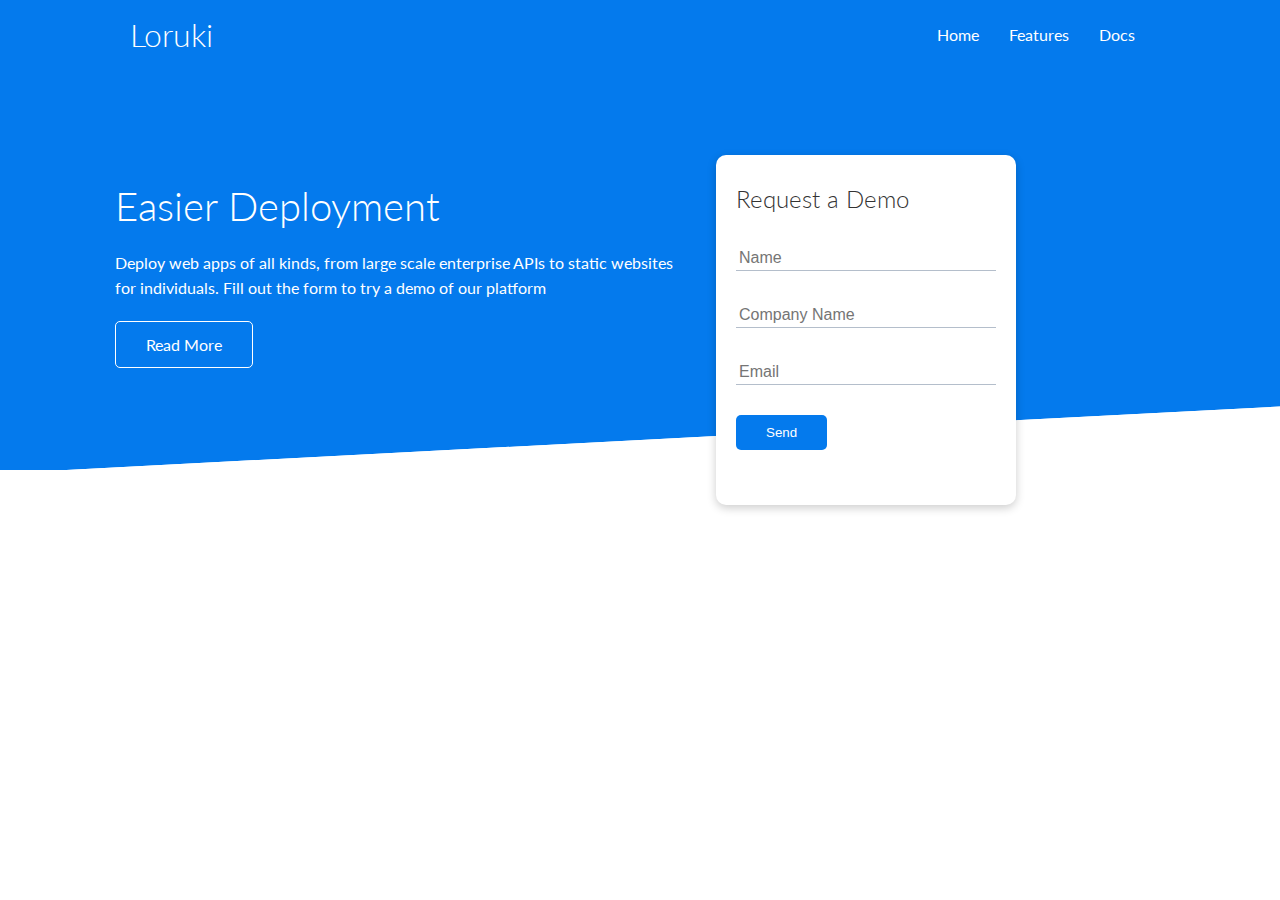
==== index.html @ f3be863c "Add files via upload" ====
<!DOCTYPE html>
<html lang="en">
	<head>
		<meta charset="UTF-8" />
		<meta http-equiv="X-UA-Compatible" content="IE=edge" />
		<meta name="viewport" content="width=device-width, initial-scale=1.0" />

		<link
			rel="stylesheet"
			href="https://cdnjs.cloudflare.com/ajax/libs/font-awesome/6.1.1/css/all.min.css"
			integrity="sha512-KfkfwYDsLkIlwQp6LFnl8zNdLGxu9YAA1QvwINks4PhcElQSvqcyVLLD9aMhXd13uQjoXtEKNosOWaZqXgel0g=="
			crossorigin="anonymous"
			referrerpolicy="no-referrer"
		/>

		<link rel="stylesheet" href="css/style.css" />

		<title>Loruki | Cloud Hosting For Everyone</title>
	</head>
	<body>
		<!-- Navbar -->
		<div class="navbar">
			<div class="container flex">
				<h1 class="logo">Loruki</h1>
				<nav>
					<ul>
						<li><a href="index.html">Home</a></li>
						<li><a href="features.html">Features</a></li>
						<li><a href="docs.html">Docs</a></li>
					</ul>
				</nav>
			</div>
		</div>

		<!-- Showcase -->
		<section class="showcase">
			<div class="container grid">
				<div class="showcase-text">
					<h1>Easier Deployment</h1>
					<p>
						Deploy web apps of all kinds, from large scale enterprise APIs to
						static websites for individuals. Fill out the form to try a demo of
						our platform
					</p>
					<a href="features.html" class="btn btn-outline">Read More</a>
				</div>

				<div class="showcase-form card">
					<h2>Request a Demo</h2>
					<form>
						<div class="form-control">
							<input type="text" name="name" placeholder="Name" required />
						</div>
						<div class="form-control">
							<input
								type="text"
								name="company"
								placeholder="Company Name"
								required
							/>
						</div>
						<div class="form-control">
							<input type="email" name="email" placeholder="Email" required />
						</div>
						<input class="btn btn-primary" type="submit" value="Send" />
					</form>
				</div>
			</div>
		</section>
	</body>
</html>
---- css/style.css ----
@import url("https://fonts.googleapis.com/css2?family=Lato:wght@300&family=Lexend+Deca&display=swap");

:root {
	--primary-color: #047aed;
}

* {
	box-sizing: border-box;
	padding: 0;
	margin: 0;
}

body {
	font-family: "Lato", sans-serif;
	color: #333;
	line-height: 1.6;
}

ul {
	list-style: none;
}

a {
	text-decoration: none;
	color: #333;
}

h1,
h2 {
	font-weight: 300;
	line-height: 1.2;
	margin: 10px 0;
}

p {
	margin: 10px 0;
}

img {
	width: 100%;
}

/* Navbar */
.navbar {
	background-color: var(--primary-color);
	color: #fff;
	height: 70px;
}

.navbar ul {
	display: flex;
}

.navbar a {
	color: #fff;
	padding: 10px;
	margin: 0 5px;

	/* border: 2px solid lightcoral; */
}

.navbar a:hover {
	border-bottom: 2px white solid;
}

.navbar .flex {
	justify-content: space-between;
}

/* Showcase */
.showcase {
	height: 400px;
	background-color: var(--primary-color);
	color: white;
	position: relative;

	/* border: 1px solid lime; */
}

.showcase h1 {
	font-size: 40px;
}

.showcase p {
	margin: 20px 0;

	/* border: 2px solid firebrick; */
}

.showcase .grid {
	grid-template-columns: 55% 45%;
	gap: 30px;
	overflow: visible;

	/* border: 2px solid rebeccapurple; */
}

.showcase-form {
	position: relative;
	top: 60px;
	height: 350px;
	width: 300px;
	padding: 40px;
	z-index: 100;

	/* border: 2px solid lime; */
}

.showcase-form .form-control {
	margin: 30px 0;

	/* border: 2px solid firebrick; */
}

.showcase-form input:focus {
	outline: none;
}

.showcase::before,
.showcase::after {
	content: "";
	position: absolute;
	height: 100px;
	bottom: -70px;
	right: 0;
	left: 0;
	background: #fff;
	transform: skewY(-3deg);
	-webkit-transform: skewY(-3deg);
	-moz-transform: skewY(-3deg);
	-ms-transform: skewY(-3deg);
}

.showcase-form input[type="text"],
.showcase-form input[type="email"] {
	border: 0;
	border-bottom: 1px solid #b4becb;
	width: 100%;
	padding: 3px;
	font-size: 16px;
}

/* Utilities */
.container {
	max-width: 1100px;
	margin: 0 auto;
	overflow: auto;
	padding: 0 40px;
}

.card {
	background-color: white;
	color: #333;
	border-radius: 10px;
	box-shadow: 0 3px 10px rgba(0, 0, 0, 0.2);
	padding: 20px;
	margin: 10px;

	/* border: 2px solid firebrick; */
}

.btn {
	display: inline-block;
	padding: 10px 30px;
	cursor: pointer;
	background-color: var(--primary-color);
	color: white;
	border: none;
	border-radius: 5px;

	/* border: 1.5px solid lightcoral; */
}

.btn-outline {
	background-color: transparent;
	border: 1px #fff solid;
}

.btn:hover {
	transform: scale(0.98);

	/* border: 1.5px solid lightgreen; */
}

.flex {
	display: flex;
	justify-content: center;
	align-items: center;
	height: 100%;
}

.grid {
	display: grid;
	grid-template-columns: 1fr 1fr;
	gap: 20px;
	justify-content: center;
	align-items: center;
	height: 100%;

	/* border: 2px solid tan; */
}
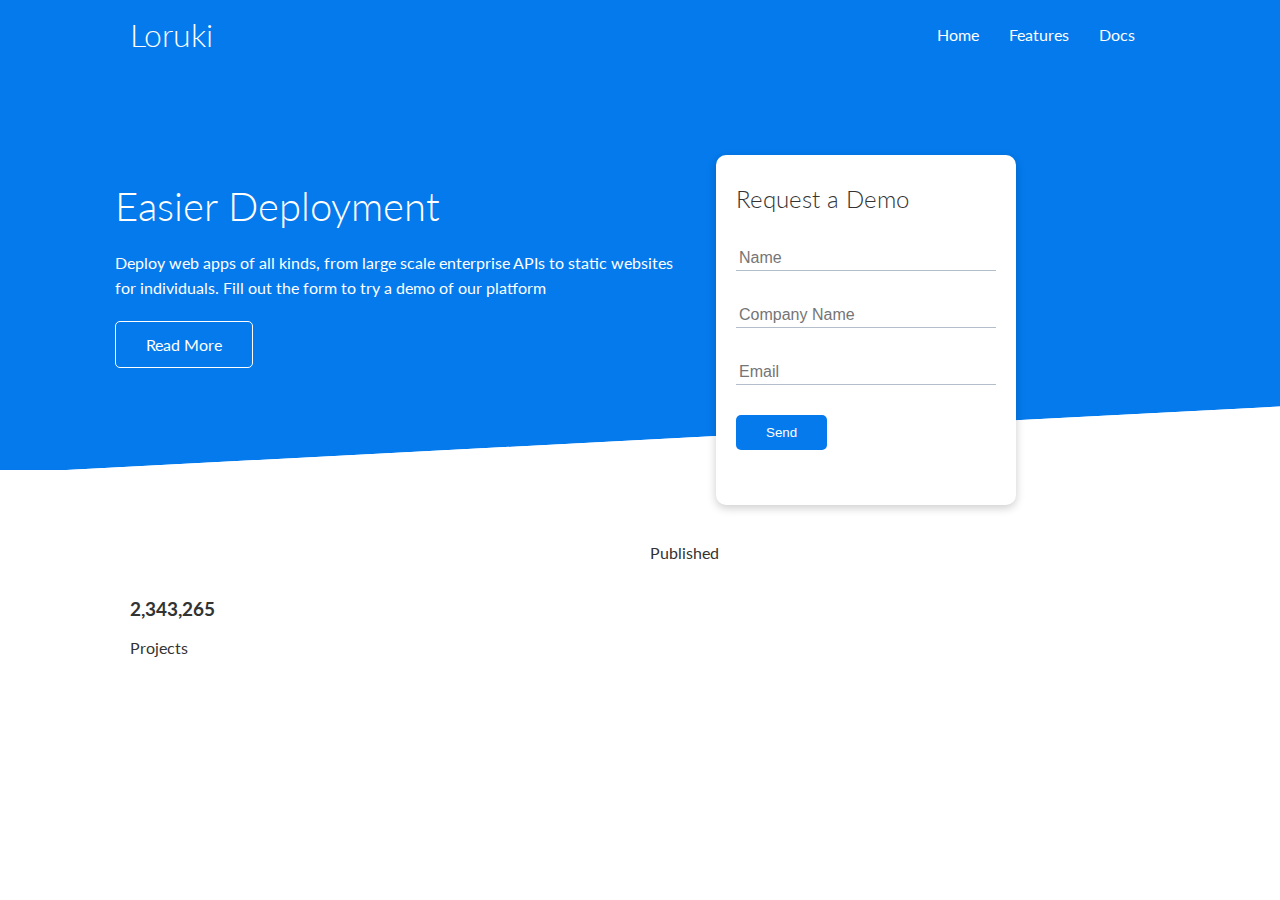
==== commit 44db64d9: "Add files via upload" ====
--- a/index.html
+++ b/index.html
@@ -13,6 +13,7 @@
 			referrerpolicy="no-referrer"
 		/>
 
+		<link rel="stylesheet" href="css/utilities.css" />
 		<link rel="stylesheet" href="css/style.css" />
 
 		<title>Loruki | Cloud Hosting For Everyone</title>
@@ -67,5 +68,33 @@
 				</div>
 			</div>
 		</section>
+
+		<!-- Stats -->
+		<section class="stats">
+			<div class="container">
+				<h3 class="stats-heading text-center my-1">
+					Welcome to the best platform for building applications of all types
+					with modern architecture and scaling
+				</h3>
+
+				<div class="grid grid-3 text-center my-4">
+					<div>
+						<i class="fas fa-server fa-3x"></i>
+						<h3>10,349,405</h3>
+						<p class="text-secondary">Deployments</p>
+					</div>
+					<div>
+						<i class="fas fa-upload fa-3x"></i>
+						<h3>987 TB</h3>
+						<p class="text-secondary">Published</p>
+					</div>
+					<div>
+						<i class="fas fas fa-project-diagram fa-3x"></i>
+						<h3>2,343,265</h3>
+						<p class="text-secondary">Projects</p>
+					</div>
+				</div>
+			</div>
+		</section>
 	</body>
 </html>
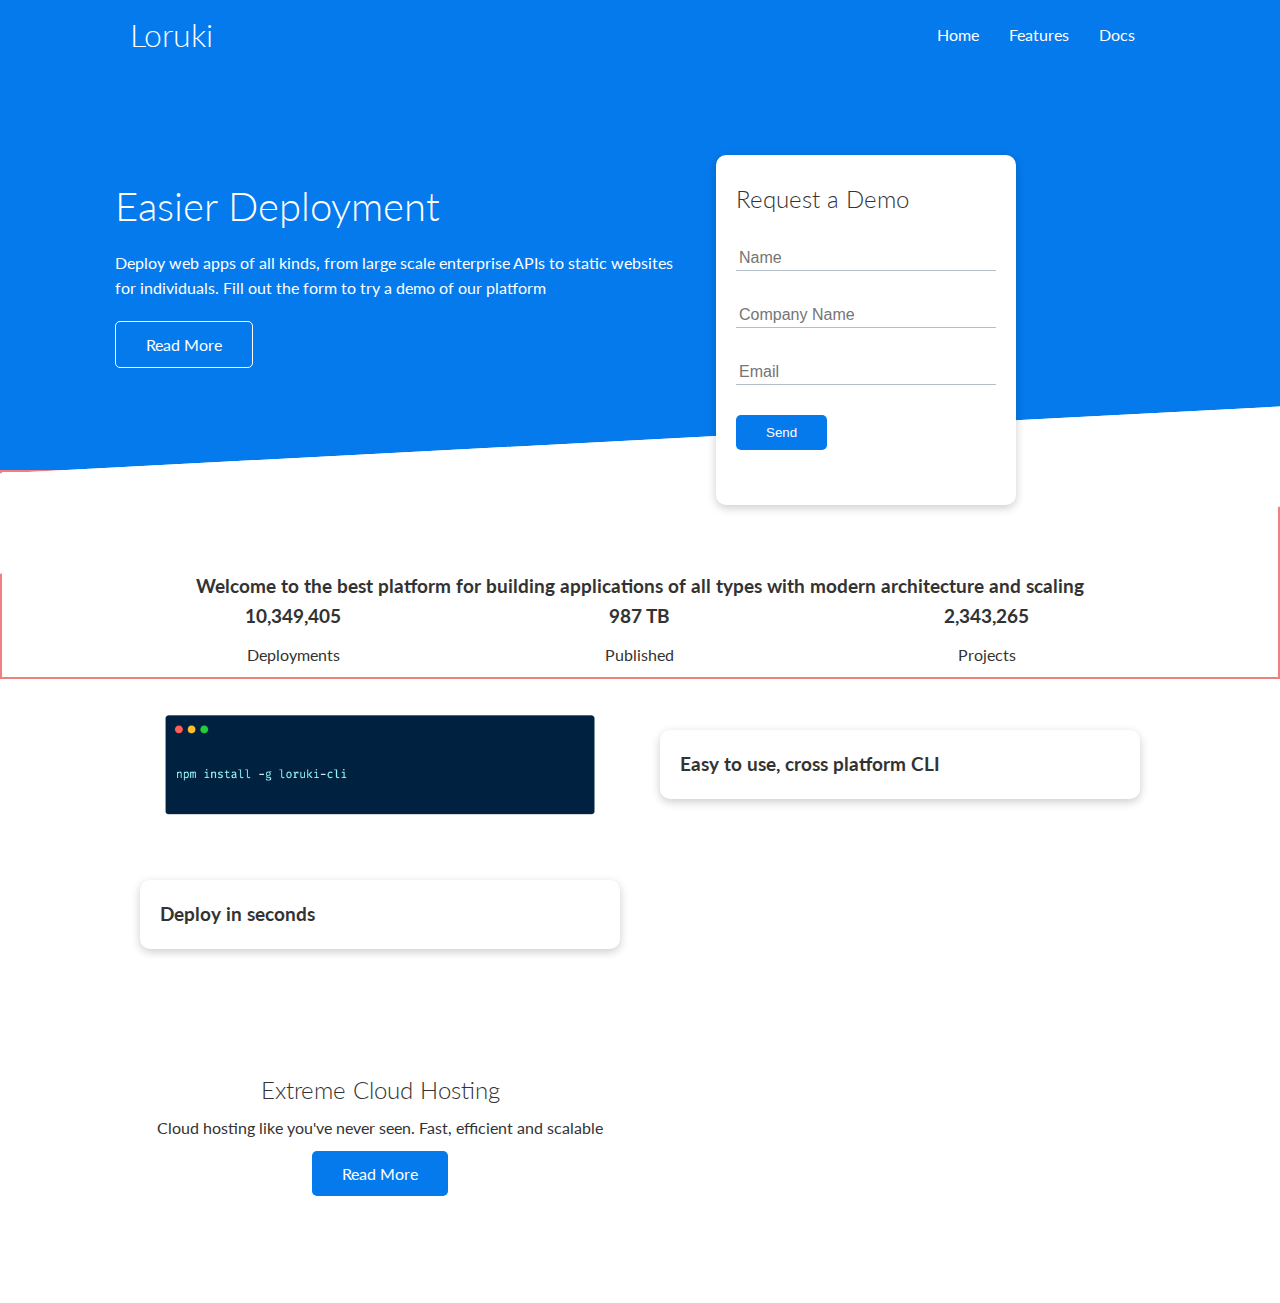
==== commit 1a2a0841: "Add files via upload" ====
--- a/index.html
+++ b/index.html
@@ -96,5 +96,32 @@
 				</div>
 			</div>
 		</section>
+
+		<!-- CLI -->
+		<section class="cli">
+			<div class="container grid">
+				<img src="images/cli.png" alt="" />
+				<div class="card">
+					<h3>Easy to use, cross platform CLI</h3>
+				</div>
+				<div class="card">
+					<h3>Deploy in seconds</h3>
+				</div>
+			</div>
+		</section>
+
+		<!-- Cloud -->
+		<section class="cloud bg-primary my-2 py-2">
+			<div class="container grid">
+				<div class="text-center">
+					<h2 class="lg">Extreme Cloud Hosting</h2>
+					<p class="lead my-1">
+						Cloud hosting like you've never seen. Fast, efficient and scalable
+					</p>
+					<a href="features.html" class="btn btn-dark">Read More</a>
+				</div>
+				<img src="images/cloud.png" alt="" />
+			</div>
+		</section>
 	</body>
 </html>
--- a/css/utilities.css
+++ b/css/utilities.css
@@ -0,0 +1,67 @@
+.container {
+	max-width: 1100px;
+	margin: 0 auto;
+	overflow: auto;
+	padding: 0 40px;
+}
+
+.card {
+	background-color: white;
+	color: #333;
+	border-radius: 10px;
+	box-shadow: 0 3px 10px rgba(0, 0, 0, 0.2);
+	padding: 20px;
+	margin: 10px;
+
+	/* border: 2px solid firebrick; */
+}
+
+.btn {
+	display: inline-block;
+	padding: 10px 30px;
+	cursor: pointer;
+	background-color: var(--primary-color);
+	color: white;
+	border: none;
+	border-radius: 5px;
+
+	/* border: 1.5px solid lightcoral; */
+}
+
+.btn-outline {
+	background-color: transparent;
+	border: 1px #fff solid;
+}
+
+.btn:hover {
+	transform: scale(0.98);
+
+	/* border: 1.5px solid lightgreen; */
+}
+
+.text-center {
+	text-align: center;
+}
+
+.flex {
+	display: flex;
+	justify-content: center;
+	align-items: center;
+	height: 100%;
+}
+
+.grid {
+	display: grid;
+	grid-template-columns: 1fr 1fr;
+	gap: 20px;
+	justify-content: center;
+	align-items: center;
+	height: 100%;
+
+	/* border: 2px solid tan; */
+}
+
+.grid-3 {
+	display: grid;
+	grid-template-columns: 1fr 1fr 1fr;
+}
--- a/css/style.css
+++ b/css/style.css
@@ -131,6 +131,13 @@
 	-ms-transform: skewY(-3deg);
 }
 
+/* Stats */
+.stats {
+	padding-top: 100px;
+
+	border: 2px solid lightcoral;
+}
+
 .showcase-form input[type="text"],
 .showcase-form input[type="email"] {
 	border: 0;
@@ -199,3 +206,8 @@
 
 	/* border: 2px solid tan; */
 }
+
+.grid-3 {
+	display: grid;
+	grid-template-columns: 1fr 1fr 1fr;
+}
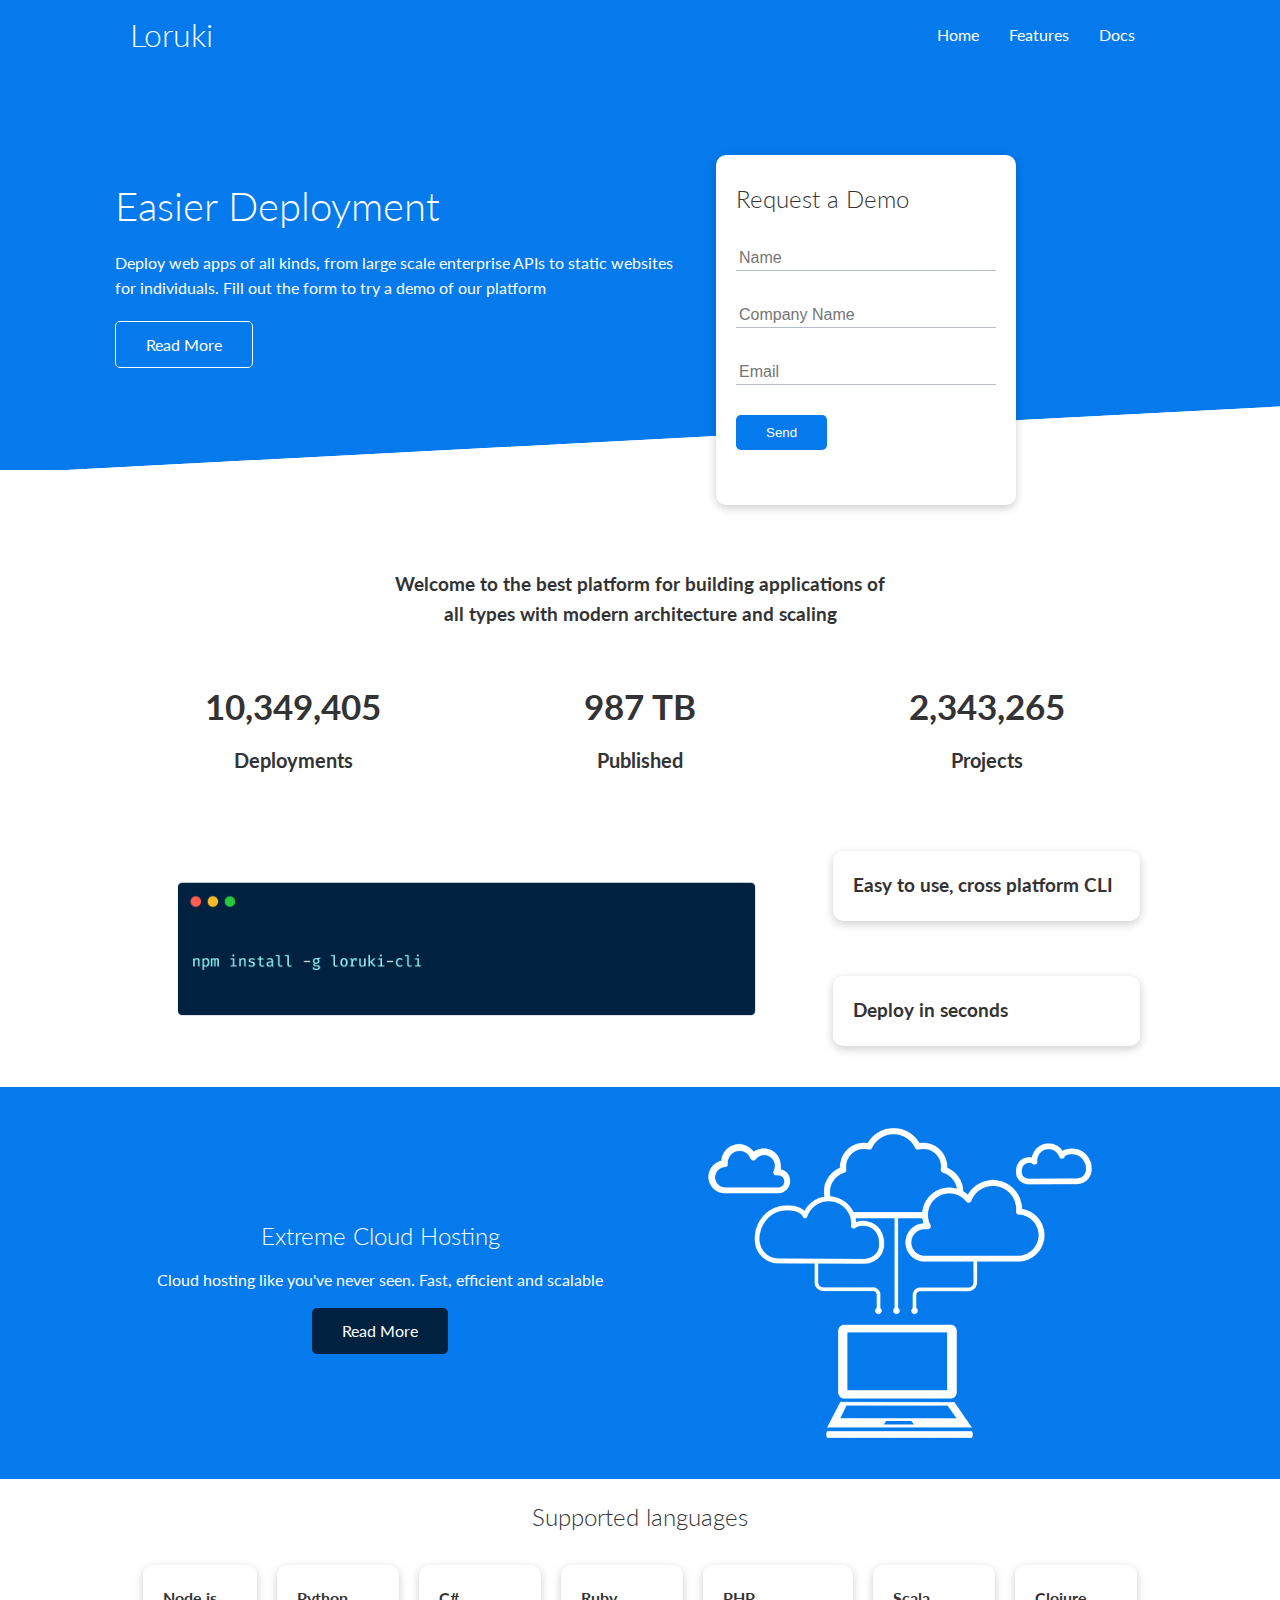
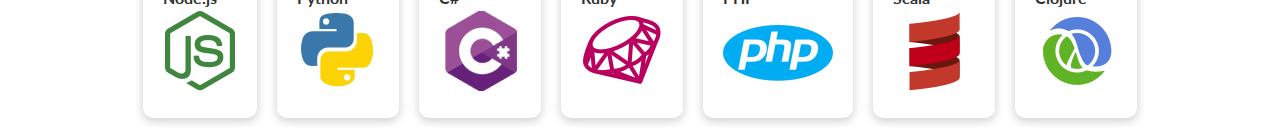
==== commit d0396cec: "Add files via upload" ====
--- a/index.html
+++ b/index.html
@@ -123,5 +123,40 @@
 				<img src="images/cloud.png" alt="" />
 			</div>
 		</section>
+
+		<!--  Languages -->
+		<section class="languages">
+			<h2 class="md text-center my-2">Supported languages</h2>
+			<div class="container flex">
+				<div class="card">
+					<h4>Node.js</h4>
+					<img src="/images/logos/node.png" alt="" />
+				</div>
+				<div class="card">
+					<h4>Python</h4>
+					<img src="/images/logos/python.png" alt="" />
+				</div>
+				<div class="card">
+					<h4>C#</h4>
+					<img src="/images/logos/csharp.png" alt="" />
+				</div>
+				<div class="card">
+					<h4>Ruby</h4>
+					<img src="/images/logos/ruby.png" alt="" />
+				</div>
+				<div class="card">
+					<h4>PHP</h4>
+					<img src="/images/logos/php.png" alt="" />
+				</div>
+				<div class="card">
+					<h4>Scala</h4>
+					<img src="/images/logos/scala.png" alt="" />
+				</div>
+				<div class="card">
+					<h4>Clojure</h4>
+					<img src="/images/logos/clojure.png" alt="" />
+				</div>
+			</div>
+		</section>
 	</body>
 </html>
--- a/css/utilities.css
+++ b/css/utilities.css
@@ -39,6 +39,39 @@
 	/* border: 1.5px solid lightgreen; */
 }
 
+/* Background & colored buttons */
+.bg-primary,
+.btn-primary {
+	background-color: var(--primary-color);
+	color: #fff;
+
+	/* border: 2px solid goldenrod; */
+}
+
+.bg-secondary,
+.btn-secondary {
+	background-color: var(--secondary-color);
+	color: #fff;
+
+	/* border: 2px solid firebrick; */
+}
+
+.bg-dark,
+.btn-dark {
+	background-color: var(--dark-color);
+	color: #fff;
+
+	/* border: 2px solid darkcyan; */
+}
+
+.bg-light,
+.btn-light {
+	background-color: var(--light-color);
+	color: #333;
+
+	/* border: 2px solid olive; */
+}
+
 .text-center {
 	text-align: center;
 }
@@ -65,3 +98,95 @@
 	display: grid;
 	grid-template-columns: 1fr 1fr 1fr;
 }
+
+/* Margin */
+
+.my-1 {
+	margin: 1rem 0;
+
+	/* border: 2px solid lightgreen; */
+}
+
+.my-2 {
+	margin: 1.5rem 0;
+}
+
+.my-3 {
+	margin: 2rem 0;
+}
+
+.my-4 {
+	margin: 3rem 0;
+}
+
+.my-5 {
+	margin: 4rem 0;
+}
+
+.m-1 {
+	margin: 1rem 0;
+
+	/* border: 2px solid lightcoral; */
+}
+
+.m-2 {
+	margin: 1.5rem;
+}
+
+.m-3 {
+	margin: 2rem;
+}
+
+.m-4 {
+	margin: 3rem;
+}
+
+.m-5 {
+	margin: 4rem;
+}
+
+/* Padding */
+
+.py-1 {
+	padding: 1rem 0;
+
+	/* border: 2px solid lime; */
+}
+
+.py-2 {
+	padding: 1.5rem 0;
+}
+
+.py-3 {
+	padding: 2rem 0;
+}
+
+.py-4 {
+	padding: 3rem 0;
+}
+
+.py-5 {
+	padding: 4rem 0;
+}
+
+.p-1 {
+	padding: 1rem;
+
+	/* border: 2px solid firebrick; */
+}
+
+.p-2 {
+	padding: 1.5rem;
+}
+
+.p-3 {
+	padding: 2rem;
+}
+
+.p-4 {
+	padding: 3rem;
+}
+
+.p-5 {
+	padding: 4rem;
+}
--- a/css/style.css
+++ b/css/style.css
@@ -2,6 +2,9 @@
 
 :root {
 	--primary-color: #047aed;
+	--secondary-color: #1c3fa8;
+	--dark-color: #002240;
+	--light-color: #f4f4f4;
 }
 
 * {
@@ -135,7 +138,55 @@
 .stats {
 	padding-top: 100px;
 
-	border: 2px solid lightcoral;
+	/* border: 2px solid lightcoral; */
+}
+
+.stats-heading {
+	max-width: 500px;
+	margin: auto;
+
+	/* border: 2px solid saddlebrown; */
+}
+
+.stats h3 {
+	/* border: 2px solid saddlebrown; */
+}
+
+.stats .grid h3 {
+	font-size: 35px;
+
+	/* border: 2px solid lightgreen;   */
+}
+
+.stats .grid p {
+	font-size: 20px;
+	font-weight: bold;
+
+	/* border: 2px solid lightsalmon; */
+}
+
+/* CLI */
+.cli .grid {
+	/* grid-template-columns: 1fr 1fr 1fr; */
+	grid-template-columns: repeat(3, 1fr);
+	grid-template-rows: repeat(2, 1fr);
+
+	/* border: 2px solid lightgreen; */
+}
+
+.cli .grid > *:first-child {
+	grid-column: 1 / span 2;
+	grid-row: 1 / span 2;
+
+	/* border: 2px solid chocolate; */
+}
+
+/* Cloud */
+
+.cloud .grid {
+	grid-template-columns: 4fr, 3fr;
+
+	/* border: 2px solid lightcoral; */
 }
 
 .showcase-form input[type="text"],
@@ -166,29 +217,6 @@
 	/* border: 2px solid firebrick; */
 }
 
-.btn {
-	display: inline-block;
-	padding: 10px 30px;
-	cursor: pointer;
-	background-color: var(--primary-color);
-	color: white;
-	border: none;
-	border-radius: 5px;
-
-	/* border: 1.5px solid lightcoral; */
-}
-
-.btn-outline {
-	background-color: transparent;
-	border: 1px #fff solid;
-}
-
-.btn:hover {
-	transform: scale(0.98);
-
-	/* border: 1.5px solid lightgreen; */
-}
-
 .flex {
 	display: flex;
 	justify-content: center;
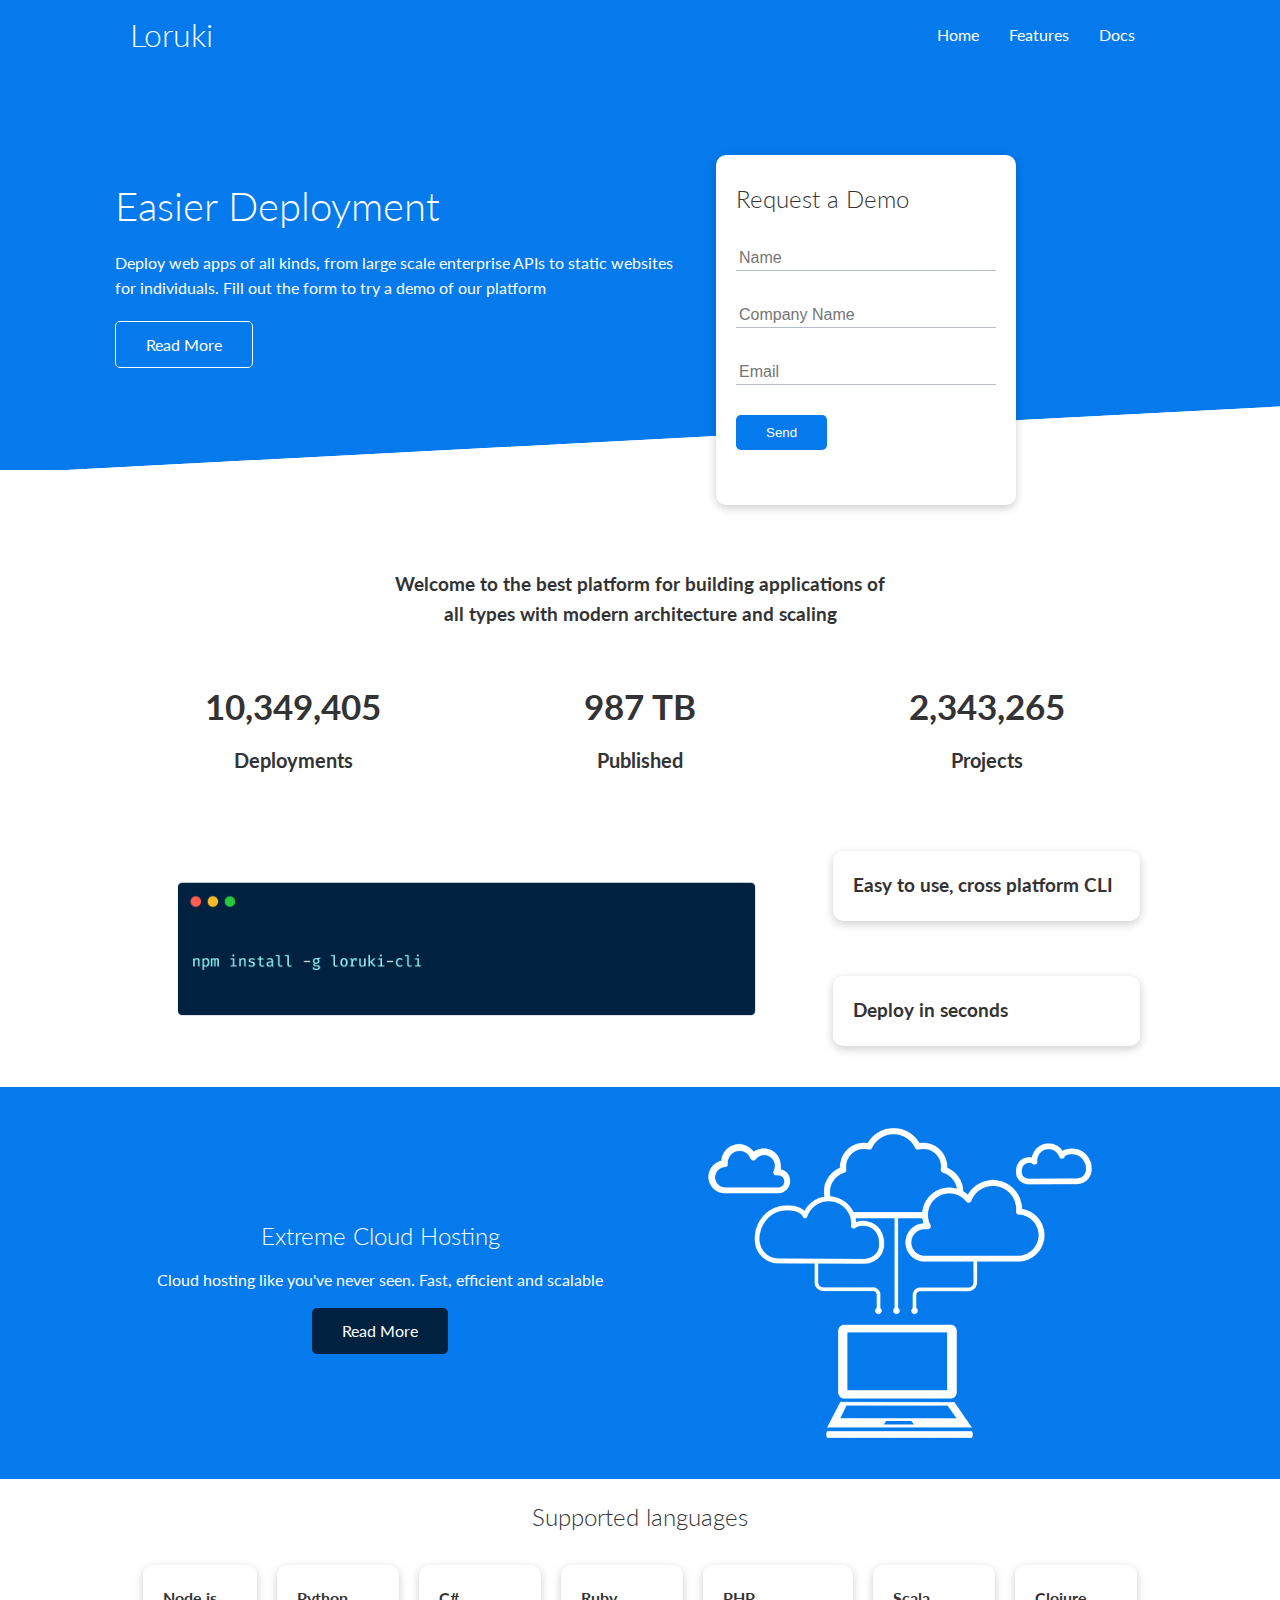
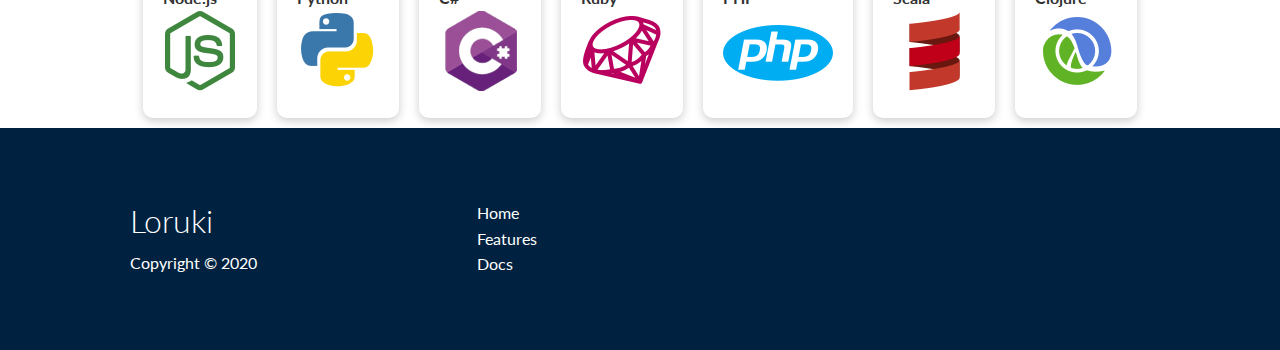
==== commit 6fee5c1d: "Add files via upload" ====
--- a/index.html
+++ b/index.html
@@ -158,5 +158,29 @@
 				</div>
 			</div>
 		</section>
+
+		<!-- Footer -->
+		<footer class="bg-dark py-5">
+			<div class="container grid grid-3">
+				<div>
+					<h1>Loruki</h1>
+					<p>Copyright &copy; 2020</p>
+				</div>
+				<nav>
+					<ul>
+						<li><a href="index.html"></a>Home</li>
+						<li><a href="features.html"></a>Features</li>
+						<li><a href="docs.html"></a>Docs</li>
+					</ul>
+				</nav>
+
+				<div class="social">
+					<a href="#"><i class="fab fa-github fa-2x"></i></a>
+					<a href="#"><i class="fab fa-facebook fa-2x"></i></a>
+					<a href="#"><i class="fab fa-instagram fa-2x"></i></a>
+					<a href="#"><i class="fab fa-twitter fa-2x"></i></a>
+				</div>
+			</div>
+		</footer>
 	</body>
 </html>
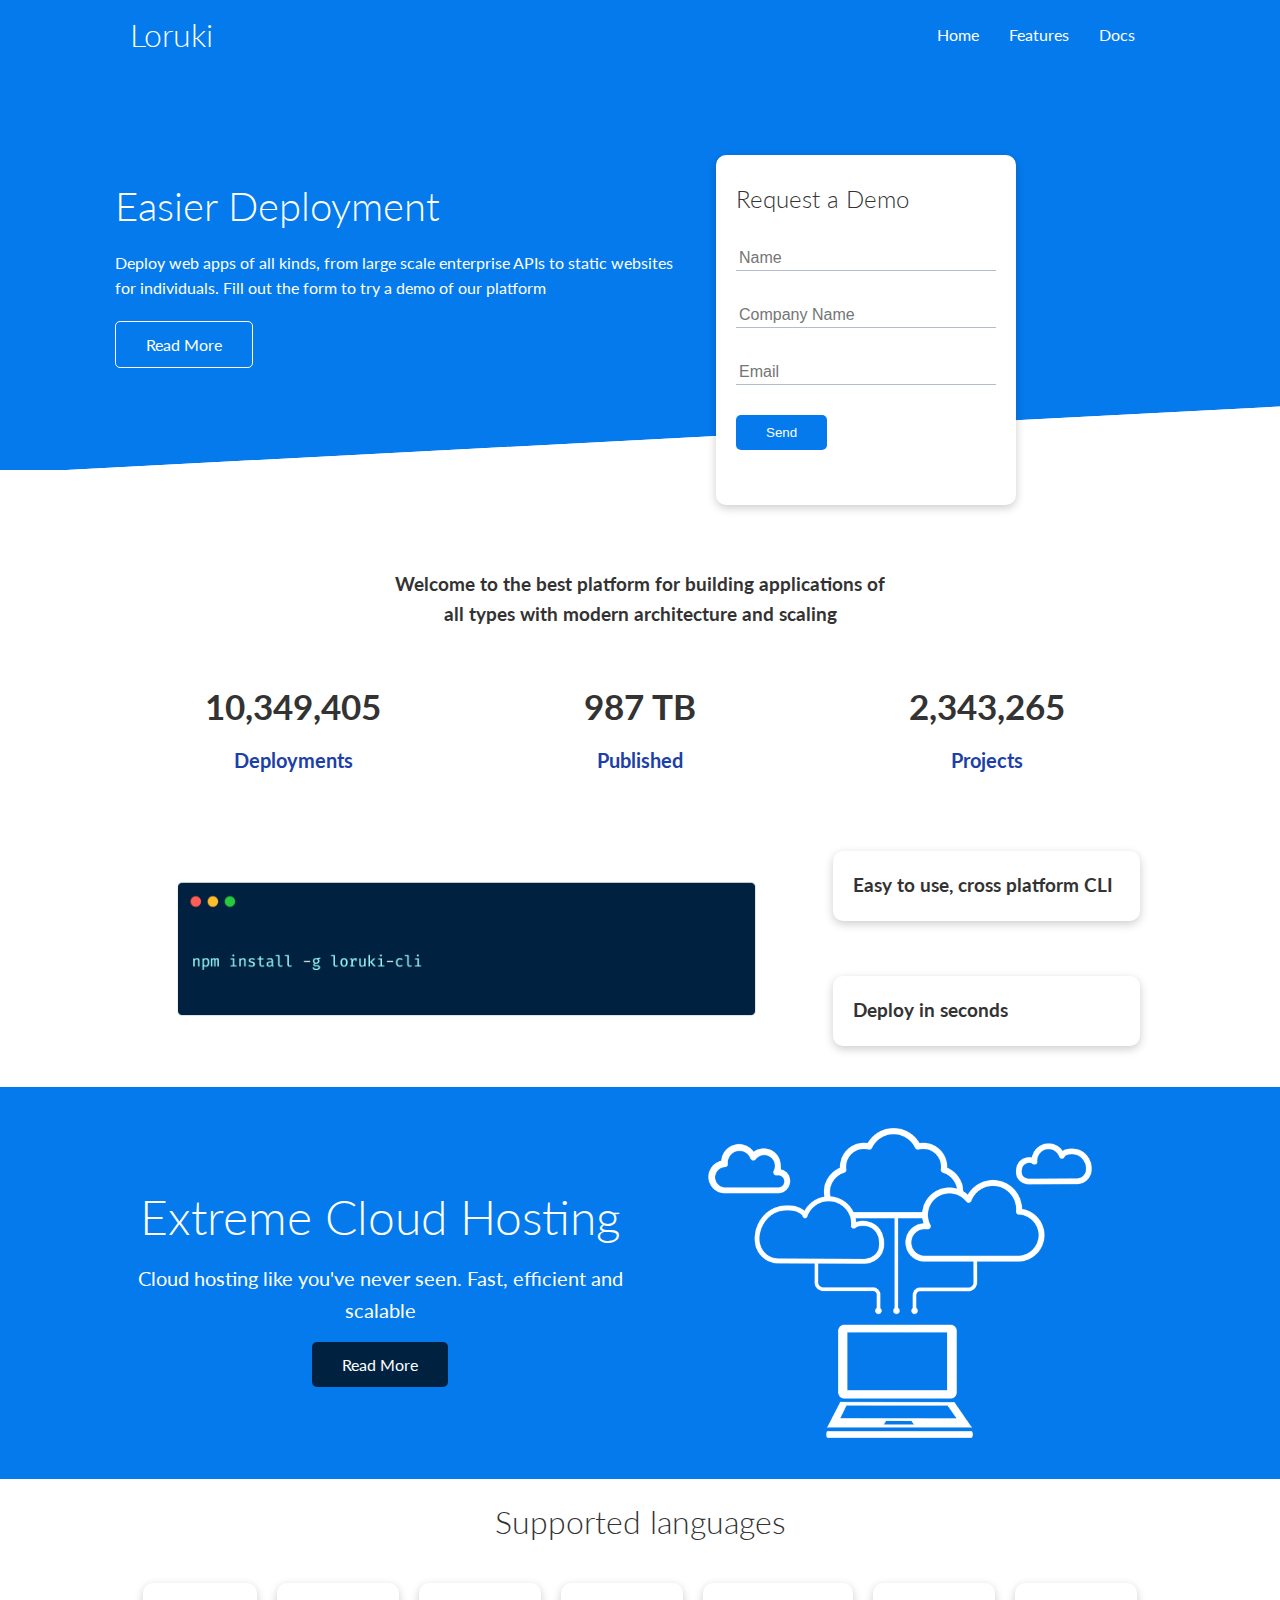
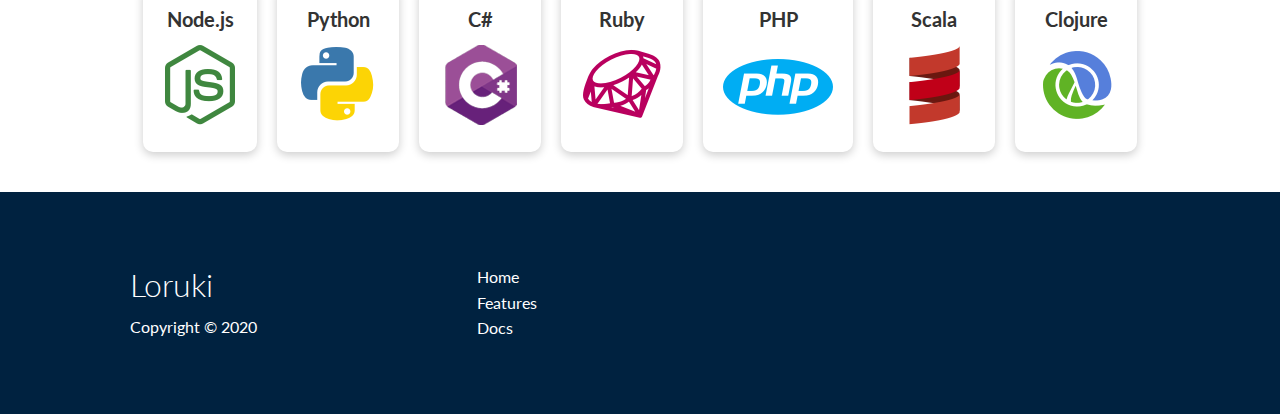
==== commit cc2fe4d4: "Add files via upload" ====
--- a/css/utilities.css
+++ b/css/utilities.css
@@ -39,7 +39,8 @@
 	/* border: 1.5px solid lightgreen; */
 }
 
-/* Background & colored buttons */
+/* ***** Background & colored buttons ***** */
+
 .bg-primary,
 .btn-primary {
 	background-color: var(--primary-color);
@@ -72,8 +73,100 @@
 	/* border: 2px solid olive; */
 }
 
+.bg-primary a,
+.btn-primary a,
+.bg-secondary a,
+.btn-secondary a,
+.bg-dark a,
+.btn-dark a,
+.bg-light a,
+.btn-light a {
+	color: white;
+
+	/* border: 2px solid firebrick; */
+}
+
+/* ***** Text colors ***** */
+.text-primary {
+	color: var(--primary-color);
+
+	/* border: 2px solid hotpink; */
+}
+
+.text-primary a {
+	color: var(--primary-color);
+
+	/* border: 2px solid lime; */
+}
+
+.text-secondary {
+	color: var(--secondary-color);
+
+	/* border: 2px solid firebrick; */
+}
+
+.text-dark {
+	color: var(--dark-color);
+
+	/* border: 2px solid firebrick; */
+}
+
+.text-light {
+	color: var(--light-color);
+}
+
+/* ******** Text sizes ******** */
+
+.lead {
+	font-size: 20px;
+}
+
+.sm {
+	font-size: 1rem;
+}
+
+.md {
+	font-size: 2rem;
+}
+
+.lg {
+	font-size: 3rem;
+}
+
+.xl {
+	font-size: 4rem;
+}
+
 .text-center {
 	text-align: center;
+}
+
+/* Alert */
+.alert {
+	background-color: var(--light-color);
+	padding: 10px 20px;
+	font-weight: bold;
+	margin: 15px 0;
+}
+
+.alert i {
+	margin-right: 10px;
+
+	/* border: 2px solid hotpink; */
+}
+
+.alert-success {
+	background-color: var(--success-color);
+	color: white;
+
+	/* border: 2px solid lightcoral; */
+}
+
+.alert-error {
+	background-color: var(--error-color);
+	color: white;
+
+	/* border: 2px solid firebrick; */
 }
 
 .flex {
--- a/css/style.css
+++ b/css/style.css
@@ -5,6 +5,8 @@
 	--secondary-color: #1c3fa8;
 	--dark-color: #002240;
 	--light-color: #f4f4f4;
+	--success-color: #5cb85c;
+	--error-color: #d9534f;
 }
 
 * {
@@ -25,7 +27,22 @@
 
 a {
 	text-decoration: none;
+	color: #fff;
+
+	/* border: 2px solid lime; */
+}
+
+.intro-link a,
+.about-link a,
+.install-link a,
+.setting-up-link a,
+.using-cli-link a,
+.managing-resources-link a,
+.upgrade-downgrade-link a {
+	text-decoration: none;
 	color: #333;
+
+	/* border: 2px solid lightcoral; */
 }
 
 h1,
@@ -41,6 +58,13 @@
 
 img {
 	width: 100%;
+}
+
+code,
+pre {
+	background: #333;
+	color: white;
+	padding: 10px;
 }
 
 /* Navbar */
@@ -91,11 +115,15 @@
 }
 
 .showcase .grid {
+	overflow: visible;
 	grid-template-columns: 55% 45%;
 	gap: 30px;
-	overflow: visible;
 
 	/* border: 2px solid rebeccapurple; */
+}
+
+.showcase-text {
+	animation: slideInFromLeft 1s ease-in;
 }
 
 .showcase-form {
@@ -105,6 +133,7 @@
 	width: 300px;
 	padding: 40px;
 	z-index: 100;
+	animation: slideInFromRight 1s ease-in;
 
 	/* border: 2px solid lime; */
 }
@@ -137,12 +166,15 @@
 /* Stats */
 .stats {
 	padding-top: 100px;
+	animation: slideInFromBottom 1s ease-in;
 
 	/* border: 2px solid lightcoral; */
 }
 
 .stats-heading {
 	max-width: 500px;
+
+	font-weight: bold;
 	margin: auto;
 
 	/* border: 2px solid saddlebrown; */
@@ -182,7 +214,6 @@
 }
 
 /* Cloud */
-
 .cloud .grid {
 	grid-template-columns: 4fr, 3fr;
 
@@ -239,3 +270,222 @@
 	display: grid;
 	grid-template-columns: 1fr 1fr 1fr;
 }
+
+/* Languages */
+.languages .flex {
+	flex-wrap: wrap;
+}
+
+.languages .card {
+	text-align: center;
+	/* 18px top 10pc left and right 40px bottom */
+	margin: 18px 10px 40px;
+	transition: transform 0.2s ease-in;
+
+	/* border: 2px solid lightcoral; */
+}
+
+.languages .card h4 {
+	font-size: 20px;
+	margin-bottom: 10px;
+
+	/* border: 2px solid lime; */
+}
+
+.languages .card:hover {
+	transform: translateY(-15px);
+}
+
+/* Features */
+.features-head img,
+.docs-head img {
+	width: 200px;
+	justify-self: flex-end;
+
+	/* border: 2px solid lime; */
+}
+
+.features-sub-head img {
+	width: 300px;
+	justify-self: flex-end;
+
+	/* border: 2px solid lightcoral; */
+}
+
+.features-main .card > i {
+	margin-right: 20px;
+
+	/* border: 2px solid firebrick; */
+}
+
+.features-main .grid {
+	padding: 30px;
+
+	/* border: 2px solid rebeccapurple; */
+}
+
+.features-main .grid > *:first-child {
+	grid-column: 1 / span 3;
+
+	/* border: 2px solid lime; */
+}
+
+.features-main .grid > *:nth-child(2) {
+	grid-column: 1 / span 2;
+
+	/* border: 2px solid rgb(225, 65, 140); */
+}
+
+/* Docs */
+.doc-main h3 {
+	margin: 20px 0;
+
+	/* border: 2px solid firebrick; */
+}
+
+.doc-main .grid {
+	grid-template-columns: 1fr 2fr;
+	align-items: flex-start;
+
+	/* border: 4px solid hotpink; */
+}
+
+.doc-main nav li {
+	font-size: 17px;
+	padding-bottom: 5px;
+	margin-bottom: 5px;
+	border-bottom: 1px #ccc solid;
+
+	/* border: 2px solid lightcoral; */
+}
+
+.doc-main a:hover {
+	font-weight: bold;
+
+	/* border: 2px solid goldenrod; */
+}
+
+/* Footer */
+footer .social a {
+	margin: 0 10px;
+}
+
+/* **** Animations **** */
+
+@keyframes slideInFromLeft {
+	0% {
+		transform: translateX(-100%);
+	}
+
+	100% {
+		transform: translateX(0);
+	}
+}
+
+@keyframes slideInFromRight {
+	0% {
+		transform: translateX(100%);
+	}
+
+	100% {
+		transform: translateX(0);
+	}
+}
+
+@keyframes slideInFromTop {
+	0% {
+		transform: translateY(-100%);
+	}
+
+	100% {
+		transform: translateX(0);
+	}
+}
+
+@keyframes slideInFromBottom {
+	0% {
+		transform: translateY(100%);
+	}
+
+	100% {
+		transform: translateX(0);
+	}
+}
+
+/* Tablets and under */
+@media (max-width: 768px) {
+	.grid,
+	.showcase .grid,
+	.stats .grid,
+	.cli .grid,
+	.cloud .grid,
+	.features-main .grid,
+	.docs-main .grid {
+		grid-template-columns: 1fr;
+		grid-template-rows: 1fr;
+
+		/* border: 4px solid lightcoral; */
+	}
+
+	.showcase {
+		height: auto;
+
+		/* border: 6px solid lime; */
+	}
+
+	.showcase-text {
+		text-align: center;
+		margin-top: 40px;
+		animation: slideInFromTop 1s ease-in;
+
+		/* border: 2px solid firebrick; */
+	}
+
+	.showcase-form {
+		justify-self: center;
+		margin: 0 auto;
+		animation: slideInFromBottom 1s ease-in;
+
+		/* border: 2px solid fuchsia; */
+	}
+
+	.cli .grid > *:first-child {
+		grid-column: 1;
+		grid-row: 1;
+
+		/* border: 2px solid seagreen; */
+	}
+
+	.features-head,
+	.features-sub-head,
+	.docs-head {
+		text-align: center;
+	}
+
+	.features-head img,
+	.features-sub-head img,
+	.docs-head img {
+		justify-self: center;
+	}
+
+	.features-main .grid > *:first-child,
+	.features-main .grid > *:nth-child(2) {
+		grid-column: 1;
+	}
+}
+
+/* Mobile */
+@media (max-width: 500px) {
+	.navbar {
+		height: 110px;
+	}
+
+	.navbar .flex {
+		flex-direction: column;
+	}
+
+	.navbar ul {
+		padding: 10px;
+		background-color: rgba(0, 0, 0, 0.1);
+	}
+}
